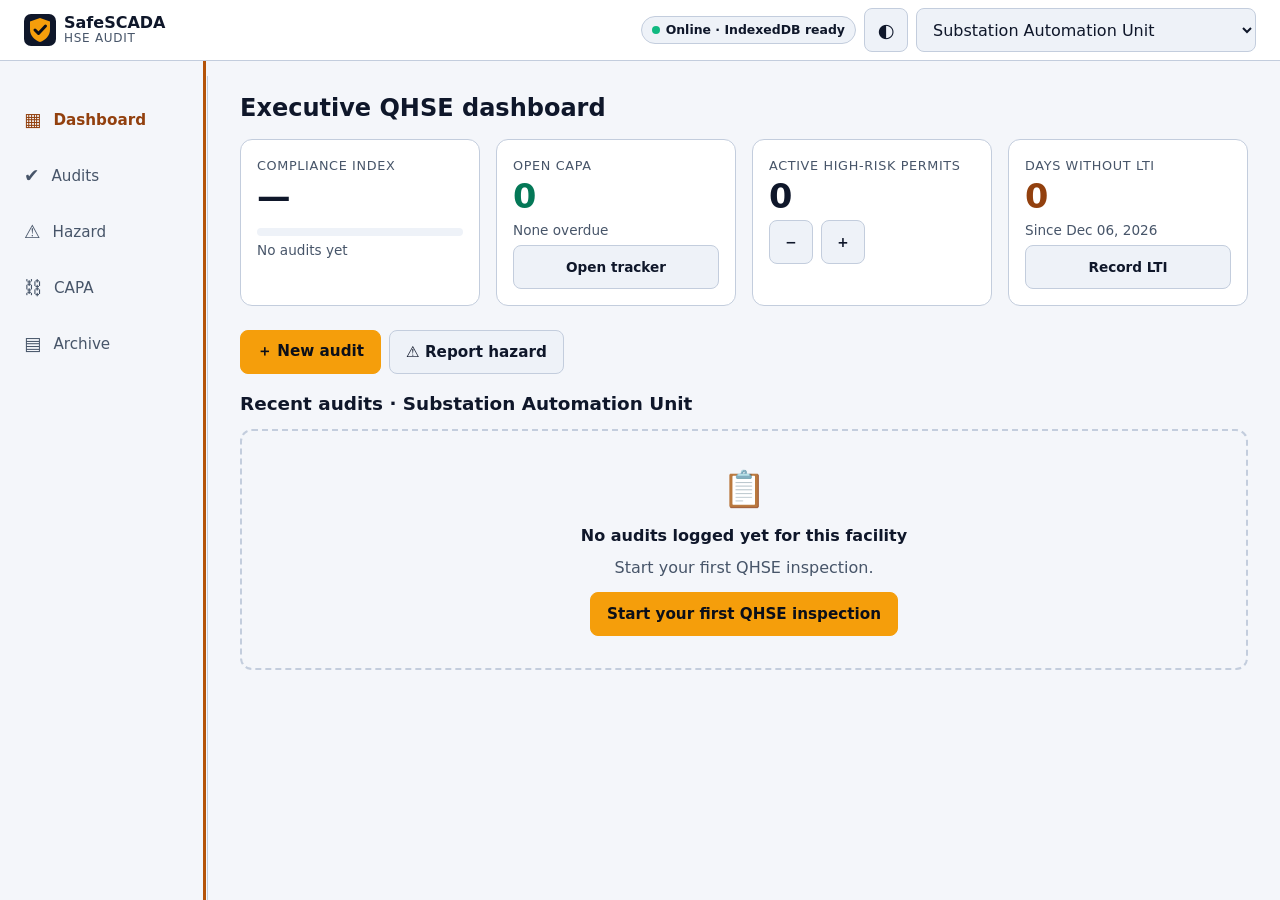
==== index.html @ f00c2436 "Add files via upload" ====
<!doctype html>
<html lang="en">
<head>
<meta charset="utf-8">
<title>SafeSCADA HSE Audit</title>
<meta name="viewport" content="width=device-width, initial-scale=1, viewport-fit=cover">
<meta name="description" content="Digital safety checklists and QHSE compliance tracker for SCADA / I&C engineers. Works offline.">
<meta name="theme-color" content="#0f172a" media="(prefers-color-scheme: dark)">
<meta name="theme-color" content="#f4f6fa" media="(prefers-color-scheme: light)">
<meta name="mobile-web-app-capable" content="yes">
<meta name="apple-mobile-web-app-capable" content="yes">
<meta name="apple-mobile-web-app-title" content="SafeSCADA">
<meta name="apple-mobile-web-app-status-bar-style" content="black-translucent">
<link rel="manifest" href="/manifest.webmanifest">
<link rel="icon" href="/favicon.svg" type="image/svg+xml">
<link rel="icon" href="/favicon.ico" sizes="any">
<link rel="apple-touch-icon" href="/apple-touch-icon.png">
<link rel="stylesheet" href="/css/tokens.css">
<link rel="stylesheet" href="/css/layout.css">
<link rel="stylesheet" href="/css/components.css">
<script>try{var t=localStorage.getItem('ss_theme');if(t&&t!=='auto')document.documentElement.dataset.theme=t}catch(e){}</script>
</head>
<body>
<a class="skip" href="#view">Skip to content</a>
<div class="app">
  <header class="topbar">
    <div class="brand">
      <img src="/favicon.svg" alt="" width="32" height="32">
      <div class="brand-text"><strong>SafeSCADA</strong><span>HSE Audit</span></div>
    </div>
    <span id="syncBadge" class="badge" role="status">Checking…</span>
    <button id="themeBtn" class="btn btn-icon" type="button" aria-label="Change theme">◐</button>
    <select id="facility" aria-label="Facility"></select>
  </header>
  <nav class="nav" aria-label="Primary">
    <a href="#/dashboard" data-nav="dashboard"><span aria-hidden="true">▦</span>Dashboard</a>
    <a href="#/audits" data-nav="audits"><span aria-hidden="true">✔</span>Audits</a>
    <a href="#/hazards" data-nav="hazards"><span aria-hidden="true">⚠</span>Hazard</a>
    <a href="#/capa" data-nav="capa"><span aria-hidden="true">⛓</span>CAPA</a>
    <a href="#/archive" data-nav="archive"><span aria-hidden="true">▤</span>Archive</a>
  </nav>
  <main id="view" tabindex="-1" aria-live="polite"></main>
</div>
<div id="toasts" aria-live="polite"></div>
<div id="installBar" class="install" hidden>
  <div><strong>Install SafeSCADA</strong><span id="installMsg">Add to your device for full-screen, offline field use.</span></div>
  <div class="row"><button id="installBtn" class="btn btn-primary btn-sm" type="button">Install</button><button id="installNo" class="btn btn-ghost btn-sm" type="button">Not now</button></div>
</div>
<dialog id="dlg" aria-modal="true"></dialog>
<noscript><p style="padding:16px">JavaScript is required to run SafeSCADA HSE Audit.</p></noscript>
<script type="module" src="/js/app.js"></script>
</body>
</html>
---- css/tokens.css ----
:root{
  color-scheme:dark;
  --font:system-ui,-apple-system,"Segoe UI",Roboto,"Helvetica Neue",Arial,sans-serif;
  --mono:ui-monospace,SFMono-Regular,Menlo,Consolas,monospace;
  --s1:4px;--s2:8px;--s3:12px;--s4:16px;--s5:24px;--s6:32px;--s7:48px;
  --r1:8px;--r2:12px;--r3:16px;
  --bg:#0b0f19;--surface:#0f172a;--surface-2:#172036;--border:#2a3550;
  --text:#e8edf7;--text-muted:#a3b0c8;
  --amber:#f59e0b;--ink:#0b0f19;--green:#10b981;--red:#ef4444;--blue:#3b82f6;
  --amber-t:#fbbf24;--green-t:#34d399;--red-t:#f87171;--blue-t:#93c5fd;
  --focus:#fbbf24;--shadow:0 4px 18px rgba(0,0,0,.35);
  --dur:160ms;
}
:root[data-theme="light"]{
  color-scheme:light;
  --bg:#f4f6fa;--surface:#ffffff;--surface-2:#eef2f8;--border:#c3cddd;
  --text:#0f172a;--text-muted:#475569;
  --amber-t:#92400e;--green-t:#047857;--red-t:#b91c1c;--blue-t:#1d4ed8;
  --focus:#b45309;--shadow:0 4px 18px rgba(15,23,42,.12);
}
@media (prefers-color-scheme:light){
  :root:not([data-theme]){
    color-scheme:light;
    --bg:#f4f6fa;--surface:#ffffff;--surface-2:#eef2f8;--border:#c3cddd;
    --text:#0f172a;--text-muted:#475569;
    --amber-t:#92400e;--green-t:#047857;--red-t:#b91c1c;--blue-t:#1d4ed8;
    --focus:#b45309;--shadow:0 4px 18px rgba(15,23,42,.12);
  }
}
@media (prefers-reduced-motion:reduce){:root{--dur:0ms}*{animation-duration:.001ms!important;scroll-behavior:auto!important}}
---- css/layout.css ----
*,*::before,*::after{box-sizing:border-box}
html{-webkit-text-size-adjust:100%;scroll-padding-top:120px}
body{margin:0;background:var(--bg);color:var(--text);font:400 16px/1.5 var(--font);min-height:100dvh;overflow-x:hidden;padding-left:env(safe-area-inset-left);padding-right:env(safe-area-inset-right)}
img,canvas,svg{max-width:100%}
h1,h2,h3,p,li,dd,dt,span,strong{overflow-wrap:anywhere}
h1{font-size:1.5rem;line-height:1.25;margin:0 0 var(--s4)}
h2{font-size:1.15rem;margin:0 0 var(--s3)}
h3{font-size:1rem;margin:0 0 var(--s2)}
p{margin:0 0 var(--s3)}
.muted{color:var(--text-muted)}
.skip{position:absolute;left:-999px;top:0;background:var(--amber);color:var(--ink);padding:var(--s3) var(--s4);z-index:100;border-radius:0 0 var(--r1) 0}
.skip:focus{left:0}
.app{min-height:100dvh;display:grid;grid-template-columns:minmax(0,1fr);grid-template-rows:auto 1fr;grid-template-areas:"top" "main"}
.topbar{grid-area:top;position:sticky;top:0;z-index:20;background:var(--surface);border-bottom:1px solid var(--border);padding:calc(var(--s2) + env(safe-area-inset-top)) var(--s4) var(--s2);display:flex;flex-wrap:wrap;gap:var(--s2);align-items:center;-webkit-app-region:drag;app-region:drag}
.topbar>*{-webkit-app-region:no-drag;app-region:no-drag}
.brand{display:flex;gap:var(--s2);align-items:center;flex:1 1 auto;min-width:0}
.brand-text{display:flex;flex-direction:column;line-height:1.15}
.brand-text span{font-size:.75rem;color:var(--text-muted);letter-spacing:.06em;text-transform:uppercase}
#facility{flex:1 1 100%;order:3}
@media (display-mode:window-controls-overlay){.topbar{padding-left:calc(env(titlebar-area-x,0px) + var(--s4));padding-top:max(var(--s2),env(titlebar-area-y,0px))}}
main{grid-area:main;width:100%;max-width:1100px;margin-inline:auto;min-width:0;padding:var(--s4);padding-bottom:calc(92px + env(safe-area-inset-bottom));outline:none}
.nav{position:fixed;left:0;right:0;bottom:0;z-index:20;display:flex;background:var(--surface);border-top:1px solid var(--border);padding:0 env(safe-area-inset-right) env(safe-area-inset-bottom) env(safe-area-inset-left)}
.nav a{flex:1 1 0;min-width:0;min-height:56px;display:flex;flex-direction:column;align-items:center;justify-content:center;gap:2px;font-size:.72rem;color:var(--text-muted);text-decoration:none;padding:var(--s1)}
.nav a span{font-size:1.15rem;line-height:1}
.grid{display:grid;gap:var(--s4);grid-template-columns:repeat(auto-fit,minmax(min(100%,240px),1fr))}
.grid-2{display:grid;gap:var(--s4);grid-template-columns:minmax(0,1fr)}
.stack{display:flex;flex-direction:column;gap:var(--s3)}
.row{display:flex;flex-wrap:wrap;gap:var(--s2);align-items:center}
.row-between{display:flex;flex-wrap:wrap;gap:var(--s2);align-items:center;justify-content:space-between}
.scroll{overflow-x:auto;max-width:100%}
@media (min-width:768px){
  #facility{flex:0 1 340px;order:0}
  .topbar{padding-left:var(--s5);padding-right:var(--s5)}
  main{padding:var(--s5);padding-bottom:calc(92px + env(safe-area-inset-bottom))}
  .grid-2{grid-template-columns:repeat(2,minmax(0,1fr))}
}
@media (min-width:900px){
  .app{grid-template-columns:208px minmax(0,1fr);grid-template-areas:"top top" "nav main"}
  .nav{grid-area:nav;position:sticky;top:76px;align-self:start;flex-direction:column;border-top:0;border-right:1px solid var(--border);background:transparent;padding:var(--s4) var(--s2);height:calc(100dvh - 76px)}
  .nav a{flex:0 0 auto;flex-direction:row;justify-content:flex-start;gap:var(--s3);font-size:.95rem;padding:0 var(--s4);border-radius:var(--r1)}
  main{padding-bottom:var(--s7)}
}
@media (min-width:1280px){main{padding:var(--s6)}}
---- css/components.css ----
a{color:var(--blue-t)}
:focus-visible{outline:3px solid var(--focus);outline-offset:2px}
.nav a:hover{background:var(--surface-2);color:var(--text)}
.nav a[aria-current="page"]{color:var(--amber-t);font-weight:700}
.nav a{transition:background var(--dur),color var(--dur)}
/* Buttons */
.btn{display:inline-flex;align-items:center;justify-content:center;gap:var(--s2);min-height:44px;min-width:44px;padding:0 var(--s4);border:1px solid var(--border);border-radius:var(--r1);background:var(--surface-2);color:var(--text);font:600 .95rem var(--font);cursor:pointer;text-decoration:none;transition:background var(--dur),transform var(--dur),border-color var(--dur)}
.btn:hover{border-color:var(--amber);background:var(--surface)}
.btn:active{transform:scale(.97)}
.btn[disabled]{opacity:.5;cursor:not-allowed}
.btn-primary{background:var(--amber);border-color:var(--amber);color:var(--ink)}
.btn-primary:hover{background:#fbbf24;border-color:#fbbf24}
.btn-danger{background:var(--red);border-color:var(--red);color:#0b0f19}
.btn-danger:hover{background:#f87171}
.btn-ghost{background:transparent;border-color:transparent;color:var(--text)}
.btn-ghost:hover{background:var(--surface-2)}
.btn-sm{font-size:.85rem;padding:0 var(--s3)}
.btn-icon{padding:0;font-size:1.2rem}
/* Cards */
.card{background:var(--surface);border:1px solid var(--border);border-radius:var(--r2);padding:var(--s4);min-width:0}
.card.pad-0{padding:0}
.tile{display:flex;flex-direction:column;gap:var(--s1)}
.tile .label{font-size:.8rem;color:var(--text-muted);text-transform:uppercase;letter-spacing:.05em}
.tile .value{font-size:2.1rem;font-weight:800;line-height:1.1}
.tile .sub{font-size:.85rem;color:var(--text-muted)}
.good{color:var(--green-t)}.warn{color:var(--amber-t)}.bad{color:var(--red-t)}
.bar{height:8px;border-radius:99px;background:var(--surface-2);overflow:hidden;margin-top:var(--s2)}
.bar>i{display:block;height:100%;background:var(--green);transition:width var(--dur)}
.bar.warn>i{background:var(--amber)}.bar.bad>i{background:var(--red)}
/* Badges */
.badge{display:inline-flex;align-items:center;gap:6px;min-height:28px;padding:2px 10px;border-radius:99px;font-size:.78rem;font-weight:700;background:var(--surface-2);border:1px solid var(--border);color:var(--text)}
#syncBadge::before{content:"";width:8px;height:8px;border-radius:50%;background:var(--amber)}
#syncBadge.on::before{background:var(--green)}#syncBadge.off::before{background:var(--red)}
.sev-low{color:var(--green-t);border-color:var(--green-t)}
.sev-medium{color:var(--amber-t);border-color:var(--amber-t)}
.sev-high{color:var(--red-t);border-color:var(--red-t)}
.sev-critical{background:var(--red);color:#0b0f19;border-color:var(--red)}
.st{color:var(--blue-t);border-color:var(--blue-t)}
.st-closed{color:var(--green-t);border-color:var(--green-t)}
.sla.bad{color:var(--red-t);font-weight:700}.sla.warn{color:var(--amber-t);font-weight:700}.sla.good{color:var(--green-t)}
/* Forms */
label{display:block;font-weight:600;font-size:.9rem;margin-bottom:var(--s1)}
input,select,textarea{width:100%;min-height:44px;padding:10px var(--s3);border:1px solid var(--border);border-radius:var(--r1);background:var(--surface-2);color:var(--text);font:400 1rem var(--font)}
textarea{resize:vertical}
input:hover,select:hover,textarea:hover{border-color:var(--text-muted)}
input:focus-visible,select:focus-visible,textarea:focus-visible{outline:3px solid var(--focus);outline-offset:1px;border-color:var(--focus)}
.field{display:flex;flex-direction:column;margin-bottom:var(--s3)}
.hint{font-size:.8rem;color:var(--text-muted);margin-top:var(--s1)}
/* Segmented toggle */
.seg{display:grid;grid-template-columns:repeat(3,1fr);gap:var(--s2)}
.seg-btn{min-height:44px;border:1px solid var(--border);border-radius:var(--r1);background:var(--surface-2);color:var(--text);font:700 .95rem var(--font);cursor:pointer;transition:background var(--dur),border-color var(--dur)}
.seg-btn:hover{border-color:var(--text-muted)}
.seg-btn:active{transform:scale(.97)}
.seg-btn[aria-checked="true"].pass{background:var(--green);border-color:var(--green);color:#052e1f}
.seg-btn[aria-checked="true"].fail{background:var(--red);border-color:var(--red);color:#2b0505}
.seg-btn[aria-checked="true"].na{background:var(--text-muted);border-color:var(--text-muted);color:var(--bg)}
/* Checklist */
.item{background:var(--surface);border:1px solid var(--border);border-left:6px solid var(--border);border-radius:var(--r2);padding:var(--s4);margin-bottom:var(--s3)}
.item[data-r="pass"]{border-left-color:var(--green)}.item[data-r="fail"]{border-left-color:var(--red)}.item[data-r="na"]{border-left-color:var(--text-muted)}
.item-head{display:flex;gap:var(--s3);align-items:flex-start;margin-bottom:var(--s3)}
.item-head p{margin:0;flex:1}
.item-tools{margin-top:var(--s3);display:flex;flex-direction:column;gap:var(--s2)}
.thumbs{display:flex;gap:var(--s2);flex-wrap:wrap}
.thumbs img{width:72px;height:56px;object-fit:cover;border-radius:6px;border:1px solid var(--border)}
.sticky-progress{position:sticky;top:calc(var(--sticky-top,118px));z-index:5;background:var(--bg);padding:var(--s2) 0;margin-bottom:var(--s3)}
canvas.sig{display:block;width:100%;height:160px;background:#fff;border:2px dashed var(--border);border-radius:var(--r1);touch-action:none;cursor:crosshair}
/* Risk matrix */
.matrix{border-collapse:separate;border-spacing:3px;width:100%;table-layout:fixed;font-size:.75rem}
.matrix th{font-weight:600;color:var(--text-muted);padding:2px}
.matrix td{height:44px;text-align:center;font-weight:800;border-radius:6px;color:#0b0f19}
.matrix .l1{background:#34d399}.matrix .l2{background:#fbbf24}.matrix .l3{background:#fb923c}.matrix .l4{background:#f87171}
.matrix td.sel{outline:3px solid var(--text);outline-offset:1px}
/* CAPA */
.stepper{list-style:none;margin:var(--s3) 0;padding:0;display:grid;grid-template-columns:repeat(4,1fr);gap:var(--s1);font-size:.7rem;text-align:center}
.stepper li{padding-top:10px;border-top:4px solid var(--border);color:var(--text-muted)}
.stepper li.done{border-color:var(--green);color:var(--text)}
.stepper li.cur{border-color:var(--amber);color:var(--amber-t);font-weight:700}
.chips{display:flex;gap:var(--s2);overflow-x:auto;padding-bottom:var(--s2);margin-bottom:var(--s3)}
.chip{flex:0 0 auto;min-height:44px;padding:0 var(--s4);border:1px solid var(--border);border-radius:99px;background:var(--surface);color:var(--text);font:600 .9rem var(--font);cursor:pointer}
.chip:hover{border-color:var(--amber)}
.chip[aria-pressed="true"]{background:var(--amber);color:var(--ink);border-color:var(--amber)}
/* Lists / empty */
.list{display:flex;flex-direction:column;gap:var(--s3)}
.list-row{display:flex;flex-wrap:wrap;gap:var(--s2) var(--s3);align-items:center;justify-content:space-between;padding:var(--s3) var(--s4);background:var(--surface);border:1px solid var(--border);border-radius:var(--r2)}
.list-row>div{min-width:0;flex:1 1 180px}
.empty{text-align:center;padding:var(--s6) var(--s4);border:2px dashed var(--border);border-radius:var(--r2);color:var(--text-muted)}
.empty .big{font-size:2.2rem;display:block;margin-bottom:var(--s2)}
.empty strong{display:block;color:var(--text);margin-bottom:var(--s2)}
.kv{display:grid;grid-template-columns:auto 1fr;gap:var(--s1) var(--s3);margin:0;font-size:.9rem}.kv dt{color:var(--text-muted)}.kv dd{margin:0}
/* Toasts */
#toasts{position:fixed;left:0;right:0;bottom:calc(76px + env(safe-area-inset-bottom));z-index:60;display:flex;flex-direction:column;align-items:center;gap:var(--s2);padding:0 var(--s4);pointer-events:none}
.toast{pointer-events:auto;display:flex;align-items:center;gap:var(--s2);max-width:520px;width:100%;padding:var(--s2) var(--s2) var(--s2) var(--s4);background:var(--surface-2);border:1px solid var(--border);border-left:6px solid var(--blue);border-radius:var(--r1);box-shadow:var(--shadow);animation:in var(--dur) ease-out}
.toast span{flex:1}.toast.out{opacity:0;transition:opacity 200ms}
.toast-success{border-left-color:var(--green)}.toast-error{border-left-color:var(--red)}.toast-warn{border-left-color:var(--amber)}
@keyframes in{from{transform:translateY(12px);opacity:0}to{transform:none;opacity:1}}
/* Dialog */
dialog{width:min(520px,calc(100vw - 24px));max-height:calc(100dvh - 24px);overflow:auto;background:var(--surface);color:var(--text);border:1px solid var(--border);border-radius:var(--r2);padding:var(--s5);box-shadow:var(--shadow)}
dialog::backdrop{background:rgba(2,6,15,.65)}
.dlg-actions{display:flex;justify-content:flex-end;gap:var(--s2);margin-top:var(--s4)}
/* Install bar */
.install{position:fixed;left:var(--s4);right:var(--s4);bottom:calc(72px + env(safe-area-inset-bottom));z-index:50;display:flex;flex-wrap:wrap;gap:var(--s3);align-items:center;justify-content:space-between;max-width:560px;margin-inline:auto;padding:var(--s3) var(--s4);background:var(--surface-2);border:1px solid var(--amber);border-radius:var(--r2);box-shadow:var(--shadow)}
.install[hidden]{display:none}
.install strong{display:block}.install span{font-size:.85rem;color:var(--text-muted)}
@media (min-width:900px){.install{bottom:var(--s5);left:auto;right:var(--s5)}#toasts{bottom:var(--s5)}}
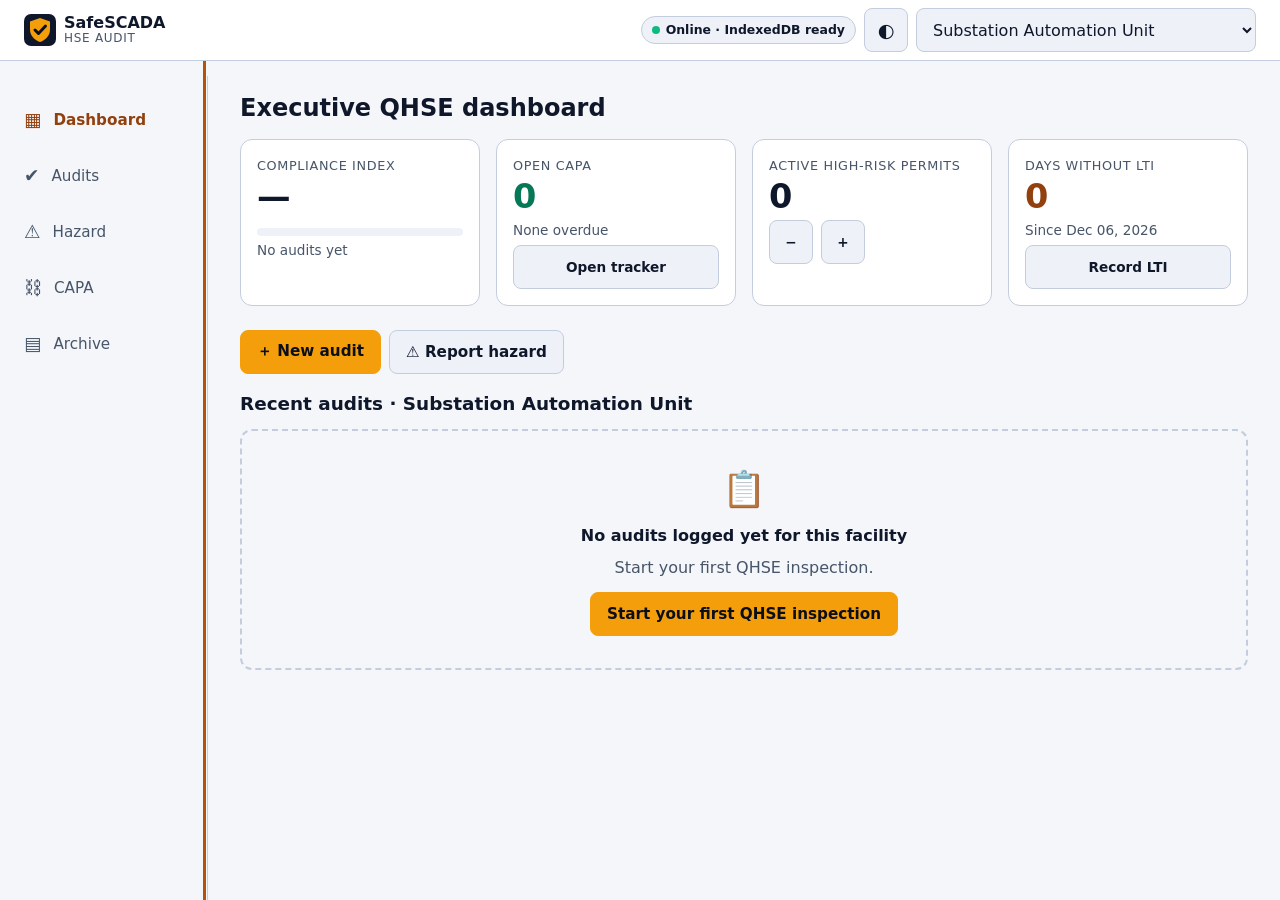
==== commit a9ee291d: "Add files via upload" ====
--- a/index.html
+++ b/index.html
@@ -11,13 +11,13 @@
 <meta name="apple-mobile-web-app-capable" content="yes">
 <meta name="apple-mobile-web-app-title" content="SafeSCADA">
 <meta name="apple-mobile-web-app-status-bar-style" content="black-translucent">
-<link rel="manifest" href="/manifest.webmanifest">
-<link rel="icon" href="/favicon.svg" type="image/svg+xml">
-<link rel="icon" href="/favicon.ico" sizes="any">
-<link rel="apple-touch-icon" href="/apple-touch-icon.png">
-<link rel="stylesheet" href="/css/tokens.css">
-<link rel="stylesheet" href="/css/layout.css">
-<link rel="stylesheet" href="/css/components.css">
+<link rel="manifest" href="./manifest.webmanifest">
+<link rel="icon" href="./favicon.svg" type="image/svg+xml">
+<link rel="icon" href="./favicon.ico" sizes="any">
+<link rel="apple-touch-icon" href="./apple-touch-icon.png">
+<link rel="stylesheet" href="./css/tokens.css">
+<link rel="stylesheet" href="./css/layout.css">
+<link rel="stylesheet" href="./css/components.css">
 <script>try{var t=localStorage.getItem('ss_theme');if(t&&t!=='auto')document.documentElement.dataset.theme=t}catch(e){}</script>
 </head>
 <body>
@@ -25,7 +25,7 @@
 <div class="app">
   <header class="topbar">
     <div class="brand">
-      <img src="/favicon.svg" alt="" width="32" height="32">
+      <img src="./favicon.svg" alt="" width="32" height="32">
       <div class="brand-text"><strong>SafeSCADA</strong><span>HSE Audit</span></div>
     </div>
     <span id="syncBadge" class="badge" role="status">Checking…</span>
@@ -48,6 +48,6 @@
 </div>
 <dialog id="dlg" aria-modal="true"></dialog>
 <noscript><p style="padding:16px">JavaScript is required to run SafeSCADA HSE Audit.</p></noscript>
-<script type="module" src="/js/app.js"></script>
+<script type="module" src="./js/app.js"></script>
 </body>
 </html>
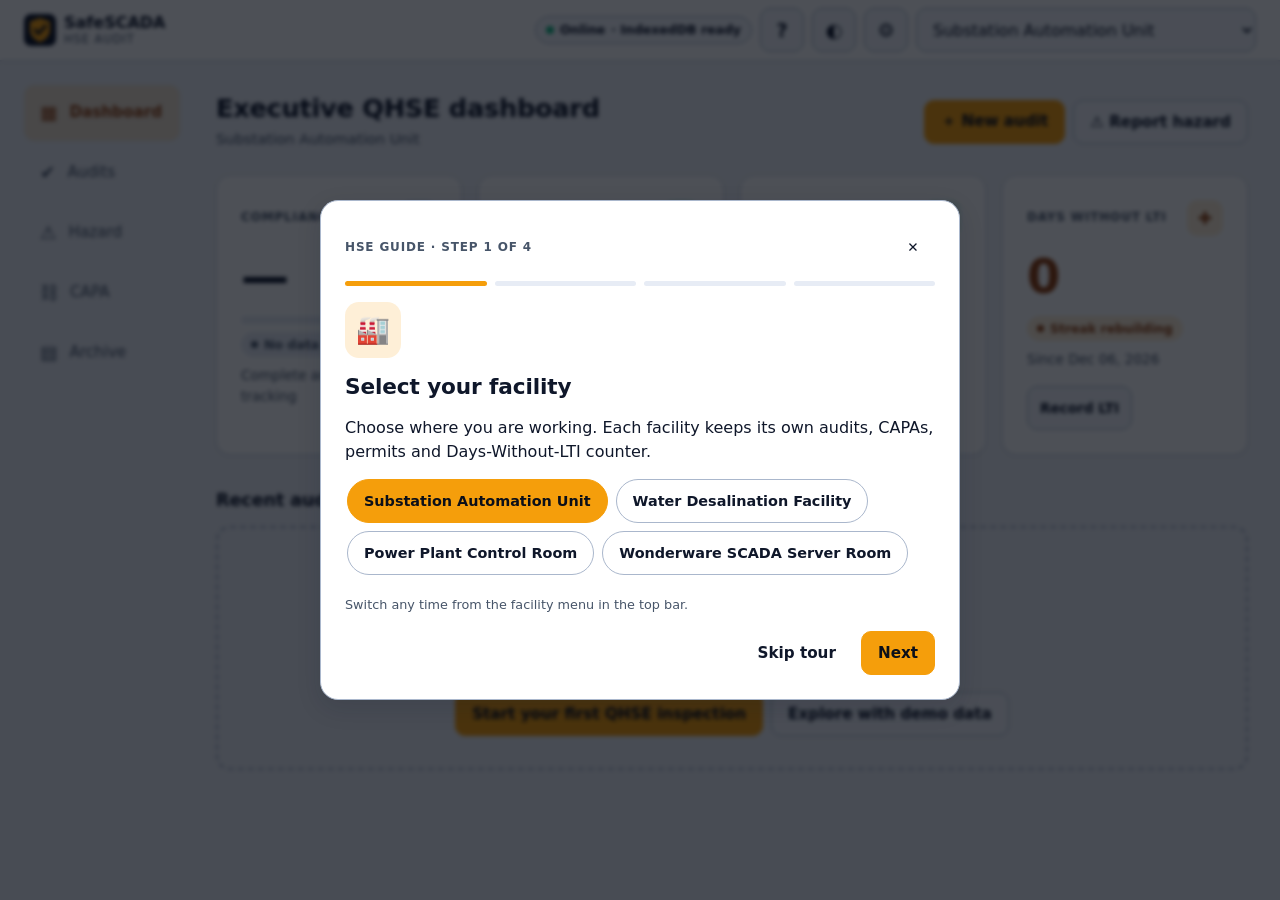
==== commit 4347a844: "Add files via upload" ====
--- a/index.html
+++ b/index.html
@@ -23,15 +23,17 @@
 <body>
 <a class="skip" href="#view">Skip to content</a>
 <div class="app">
-  <header class="topbar">
+  <header class="topbar"><div class="topbar-in">
     <div class="brand">
       <img src="./favicon.svg" alt="" width="32" height="32">
       <div class="brand-text"><strong>SafeSCADA</strong><span>HSE Audit</span></div>
     </div>
     <span id="syncBadge" class="badge" role="status">Checking…</span>
+    <button id="helpBtn" class="btn btn-icon" type="button" aria-label="Open HSE guide" aria-haspopup="dialog" title="HSE guide">?</button>
     <button id="themeBtn" class="btn btn-icon" type="button" aria-label="Change theme">◐</button>
+    <button id="settingsBtn" class="btn btn-icon" type="button" aria-label="Open settings" aria-haspopup="dialog" title="Settings">⚙</button>
     <select id="facility" aria-label="Facility"></select>
-  </header>
+  </div></header>
   <nav class="nav" aria-label="Primary">
     <a href="#/dashboard" data-nav="dashboard"><span aria-hidden="true">▦</span>Dashboard</a>
     <a href="#/audits" data-nav="audits"><span aria-hidden="true">✔</span>Audits</a>
--- a/css/tokens.css
+++ b/css/tokens.css
@@ -3,28 +3,36 @@
   --font:system-ui,-apple-system,"Segoe UI",Roboto,"Helvetica Neue",Arial,sans-serif;
   --mono:ui-monospace,SFMono-Regular,Menlo,Consolas,monospace;
   --s1:4px;--s2:8px;--s3:12px;--s4:16px;--s5:24px;--s6:32px;--s7:48px;
-  --r1:8px;--r2:12px;--r3:16px;
-  --bg:#0b0f19;--surface:#0f172a;--surface-2:#172036;--border:#2a3550;
+  --r1:8px;--r2:10px;--r3:14px;--r4:18px;
+  /* Layered dark elevations */
+  --bg:#080c14;--surface:#0d131f;--surface-2:#151e2e;--surface-3:#1c283d;--border:#223147;--border-strong:#33486a;
   --text:#e8edf7;--text-muted:#a3b0c8;
   --amber:#f59e0b;--ink:#0b0f19;--green:#10b981;--red:#ef4444;--blue:#3b82f6;
   --amber-t:#fbbf24;--green-t:#34d399;--red-t:#f87171;--blue-t:#93c5fd;
-  --focus:#fbbf24;--shadow:0 4px 18px rgba(0,0,0,.35);
-  --dur:160ms;
+  --amber-bg:rgba(245,158,11,.14);--green-bg:rgba(16,185,129,.14);--red-bg:rgba(239,68,68,.16);--blue-bg:rgba(59,130,246,.16);
+  --focus:#fbbf24;--ring:0 0 0 3px rgba(245,158,11,.30);
+  --e1:0 1px 2px rgba(0,0,0,.4),0 0 0 1px rgba(255,255,255,.02) inset;
+  --e2:0 8px 24px rgba(0,0,0,.45);
+  --dur:160ms;--ease:cubic-bezier(.2,.7,.2,1);
 }
 :root[data-theme="light"]{
   color-scheme:light;
-  --bg:#f4f6fa;--surface:#ffffff;--surface-2:#eef2f8;--border:#c3cddd;
+  --bg:#eef1f7;--surface:#ffffff;--surface-2:#f3f6fb;--surface-3:#e7ecf5;--border:#d3dbe8;--border-strong:#aab7cc;
   --text:#0f172a;--text-muted:#475569;
   --amber-t:#92400e;--green-t:#047857;--red-t:#b91c1c;--blue-t:#1d4ed8;
-  --focus:#b45309;--shadow:0 4px 18px rgba(15,23,42,.12);
+  --amber-bg:rgba(245,158,11,.16);--green-bg:rgba(16,185,129,.14);--red-bg:rgba(239,68,68,.12);--blue-bg:rgba(59,130,246,.12);
+  --focus:#b45309;--ring:0 0 0 3px rgba(217,119,6,.30);
+  --e1:0 1px 2px rgba(15,23,42,.08);--e2:0 8px 24px rgba(15,23,42,.14);
 }
 @media (prefers-color-scheme:light){
   :root:not([data-theme]){
     color-scheme:light;
-    --bg:#f4f6fa;--surface:#ffffff;--surface-2:#eef2f8;--border:#c3cddd;
+    --bg:#eef1f7;--surface:#ffffff;--surface-2:#f3f6fb;--surface-3:#e7ecf5;--border:#d3dbe8;--border-strong:#aab7cc;
     --text:#0f172a;--text-muted:#475569;
     --amber-t:#92400e;--green-t:#047857;--red-t:#b91c1c;--blue-t:#1d4ed8;
-    --focus:#b45309;--shadow:0 4px 18px rgba(15,23,42,.12);
+    --amber-bg:rgba(245,158,11,.16);--green-bg:rgba(16,185,129,.14);--red-bg:rgba(239,68,68,.12);--blue-bg:rgba(59,130,246,.12);
+    --focus:#b45309;--ring:0 0 0 3px rgba(217,119,6,.30);
+    --e1:0 1px 2px rgba(15,23,42,.08);--e2:0 8px 24px rgba(15,23,42,.14);
   }
 }
 @media (prefers-reduced-motion:reduce){:root{--dur:0ms}*{animation-duration:.001ms!important;scroll-behavior:auto!important}}
--- a/css/layout.css
+++ b/css/layout.css
@@ -1,43 +1,56 @@
 *,*::before,*::after{box-sizing:border-box}
-html{-webkit-text-size-adjust:100%;scroll-padding-top:120px}
-body{margin:0;background:var(--bg);color:var(--text);font:400 16px/1.5 var(--font);min-height:100dvh;overflow-x:hidden;padding-left:env(safe-area-inset-left);padding-right:env(safe-area-inset-right)}
+html{-webkit-text-size-adjust:100%;scroll-padding-top:calc(var(--topbar-h,112px) + 24px)}
+body{margin:0;background:var(--bg);color:var(--text);font:400 16px/1.55 var(--font);min-height:100dvh;overflow-x:hidden;padding-left:env(safe-area-inset-left);padding-right:env(safe-area-inset-right);-webkit-font-smoothing:antialiased}
 img,canvas,svg{max-width:100%}
 h1,h2,h3,p,li,dd,dt,span,strong{overflow-wrap:anywhere}
-h1{font-size:1.5rem;line-height:1.25;margin:0 0 var(--s4)}
-h2{font-size:1.15rem;margin:0 0 var(--s3)}
+h1{font-size:1.6rem;line-height:1.2;margin:0;letter-spacing:-.01em}
+h2{font-size:1.1rem;margin:0 0 var(--s3);letter-spacing:-.005em}
 h3{font-size:1rem;margin:0 0 var(--s2)}
 p{margin:0 0 var(--s3)}
 .muted{color:var(--text-muted)}
-.skip{position:absolute;left:-999px;top:0;background:var(--amber);color:var(--ink);padding:var(--s3) var(--s4);z-index:100;border-radius:0 0 var(--r1) 0}
+.skip{position:absolute;left:-999px;top:0;background:var(--amber);color:var(--ink);padding:var(--s3) var(--s4);z-index:1100;border-radius:0 0 var(--r1) 0}
 .skip:focus{left:0}
+
+/* Shell: header content ≤1280px centred; on desktop nav (192) + content (≤1088) = 1280 so everything lines up */
 .app{min-height:100dvh;display:grid;grid-template-columns:minmax(0,1fr);grid-template-rows:auto 1fr;grid-template-areas:"top" "main"}
-.topbar{grid-area:top;position:sticky;top:0;z-index:20;background:var(--surface);border-bottom:1px solid var(--border);padding:calc(var(--s2) + env(safe-area-inset-top)) var(--s4) var(--s2);display:flex;flex-wrap:wrap;gap:var(--s2);align-items:center;-webkit-app-region:drag;app-region:drag}
-.topbar>*{-webkit-app-region:no-drag;app-region:no-drag}
+.topbar{grid-area:top;position:sticky;top:0;z-index:20;background:var(--surface);border-bottom:1px solid var(--border);box-shadow:var(--e1);-webkit-app-region:drag;app-region:drag}
+.topbar-in{max-width:1280px;margin:0 auto;padding:calc(var(--s2) + env(safe-area-inset-top)) var(--s4) var(--s2);display:flex;flex-wrap:wrap;gap:var(--s2);align-items:center}
+.topbar-in>*{-webkit-app-region:no-drag;app-region:no-drag}
 .brand{display:flex;gap:var(--s2);align-items:center;flex:1 1 auto;min-width:0}
 .brand-text{display:flex;flex-direction:column;line-height:1.15}
-.brand-text span{font-size:.75rem;color:var(--text-muted);letter-spacing:.06em;text-transform:uppercase}
+.brand-text span{font-size:.72rem;color:var(--text-muted);letter-spacing:.08em;text-transform:uppercase}
 #facility{flex:1 1 100%;order:3}
-@media (display-mode:window-controls-overlay){.topbar{padding-left:calc(env(titlebar-area-x,0px) + var(--s4));padding-top:max(var(--s2),env(titlebar-area-y,0px))}}
-main{grid-area:main;width:100%;max-width:1100px;margin-inline:auto;min-width:0;padding:var(--s4);padding-bottom:calc(92px + env(safe-area-inset-bottom));outline:none}
-.nav{position:fixed;left:0;right:0;bottom:0;z-index:20;display:flex;background:var(--surface);border-top:1px solid var(--border);padding:0 env(safe-area-inset-right) env(safe-area-inset-bottom) env(safe-area-inset-left)}
+.hide-sm{display:none}
+@media (display-mode:window-controls-overlay){.topbar-in{padding-left:calc(env(titlebar-area-x,0px) + var(--s4));padding-top:max(var(--s2),env(titlebar-area-y,0px))}}
+
+main{grid-area:main;width:100%;max-width:1200px;margin:0 auto;min-width:0;padding:var(--s4);padding-bottom:calc(96px + env(safe-area-inset-bottom))}
+main:focus,main:focus-visible{outline:none!important;box-shadow:none!important}
+
+.nav{position:fixed;left:0;right:0;bottom:0;z-index:30;display:flex;background:var(--surface);border-top:1px solid var(--border);box-shadow:0 -4px 16px rgba(0,0,0,.18);padding:0 env(safe-area-inset-right) env(safe-area-inset-bottom) env(safe-area-inset-left)}
 .nav a{flex:1 1 0;min-width:0;min-height:56px;display:flex;flex-direction:column;align-items:center;justify-content:center;gap:2px;font-size:.72rem;color:var(--text-muted);text-decoration:none;padding:var(--s1)}
 .nav a span{font-size:1.15rem;line-height:1}
-.grid{display:grid;gap:var(--s4);grid-template-columns:repeat(auto-fit,minmax(min(100%,240px),1fr))}
+
+.page-head{display:flex;flex-wrap:wrap;gap:var(--s3) var(--s4);align-items:center;justify-content:space-between;margin-bottom:var(--s5)}
+.page-head .sub{color:var(--text-muted);margin:var(--s1) 0 0;font-size:.92rem}
+.grid{display:grid;gap:var(--s4);grid-template-columns:repeat(auto-fit,minmax(min(100%,220px),1fr))}
 .grid-2{display:grid;gap:var(--s4);grid-template-columns:minmax(0,1fr)}
 .stack{display:flex;flex-direction:column;gap:var(--s3)}
 .row{display:flex;flex-wrap:wrap;gap:var(--s2);align-items:center}
 .row-between{display:flex;flex-wrap:wrap;gap:var(--s2);align-items:center;justify-content:space-between}
 .scroll{overflow-x:auto;max-width:100%}
+.section{margin-top:var(--s6)}
+
+@media (min-width:520px){.hide-sm{display:inline}}
 @media (min-width:768px){
   #facility{flex:0 1 340px;order:0}
-  .topbar{padding-left:var(--s5);padding-right:var(--s5)}
-  main{padding:var(--s5);padding-bottom:calc(92px + env(safe-area-inset-bottom))}
+  .topbar-in{padding-left:var(--s5);padding-right:var(--s5)}
+  main{padding:var(--s5);padding-bottom:calc(96px + env(safe-area-inset-bottom))}
   .grid-2{grid-template-columns:repeat(2,minmax(0,1fr))}
 }
 @media (min-width:900px){
-  .app{grid-template-columns:208px minmax(0,1fr);grid-template-areas:"top top" "nav main"}
-  .nav{grid-area:nav;position:sticky;top:76px;align-self:start;flex-direction:column;border-top:0;border-right:1px solid var(--border);background:transparent;padding:var(--s4) var(--s2);height:calc(100dvh - 76px)}
-  .nav a{flex:0 0 auto;flex-direction:row;justify-content:flex-start;gap:var(--s3);font-size:.95rem;padding:0 var(--s4);border-radius:var(--r1)}
+  .app{grid-template-columns:minmax(0,1fr) 192px minmax(0,1088px) minmax(0,1fr);grid-template-areas:"top top top top" ". nav main ."}
+  .nav{grid-area:nav;position:sticky;top:var(--topbar-h,76px);align-self:start;flex-direction:column;gap:var(--s1);border:0;box-shadow:none;background:transparent;padding:var(--s5) var(--s3) var(--s4) var(--s5)}
+  .nav a{flex:0 0 auto;flex-direction:row;justify-content:flex-start;gap:var(--s3);font-size:.95rem;padding:0 var(--s4);border-radius:var(--r2)}
   main{padding-bottom:var(--s7)}
 }
-@media (min-width:1280px){main{padding:var(--s6)}}
+@media (min-width:1280px){main{padding:var(--s6) var(--s6) var(--s7) var(--s5)}}
--- a/css/components.css
+++ b/css/components.css
@@ -1,104 +1,193 @@
 a{color:var(--blue-t)}
-:focus-visible{outline:3px solid var(--focus);outline-offset:2px}
+:focus-visible{outline:2px solid var(--focus);outline-offset:2px}
+:is(a,button,summary,[role=radio],[tabindex]):focus-visible{box-shadow:var(--ring)}
+[tabindex="-1"]:focus-visible{outline:none;box-shadow:none}
+.nav a{transition:background var(--dur) var(--ease),color var(--dur) var(--ease)}
 .nav a:hover{background:var(--surface-2);color:var(--text)}
-.nav a[aria-current="page"]{color:var(--amber-t);font-weight:700}
-.nav a{transition:background var(--dur),color var(--dur)}
-/* Buttons */
-.btn{display:inline-flex;align-items:center;justify-content:center;gap:var(--s2);min-height:44px;min-width:44px;padding:0 var(--s4);border:1px solid var(--border);border-radius:var(--r1);background:var(--surface-2);color:var(--text);font:600 .95rem var(--font);cursor:pointer;text-decoration:none;transition:background var(--dur),transform var(--dur),border-color var(--dur)}
-.btn:hover{border-color:var(--amber);background:var(--surface)}
-.btn:active{transform:scale(.97)}
-.btn[disabled]{opacity:.5;cursor:not-allowed}
+.nav a[aria-current="page"]{color:var(--amber-t);font-weight:700;background:var(--amber-bg)}
+
+/* ---------- Buttons ---------- */
+.btn{display:inline-flex;align-items:center;justify-content:center;gap:var(--s2);min-height:44px;min-width:44px;padding:0 var(--s4);border:1px solid var(--border-strong);border-radius:var(--r2);background:var(--surface-2);color:var(--text);font:600 .95rem var(--font);cursor:pointer;text-decoration:none;
+  transition:background var(--dur) var(--ease),border-color var(--dur) var(--ease),box-shadow var(--dur) var(--ease),transform var(--dur) var(--ease)}
+.btn:hover{background:var(--surface-3);border-color:var(--amber);transform:translateY(-1px);box-shadow:var(--e2)}
+.btn:active{transform:translateY(0) scale(.98);box-shadow:none}
+.btn[disabled]{opacity:.5;cursor:not-allowed;transform:none;box-shadow:none}
 .btn-primary{background:var(--amber);border-color:var(--amber);color:var(--ink)}
-.btn-primary:hover{background:#fbbf24;border-color:#fbbf24}
+.btn-primary:hover{background:#fbbf24;border-color:#fbbf24;box-shadow:0 6px 20px rgba(245,158,11,.30)}
 .btn-danger{background:var(--red);border-color:var(--red);color:#0b0f19}
-.btn-danger:hover{background:#f87171}
-.btn-ghost{background:transparent;border-color:transparent;color:var(--text)}
-.btn-ghost:hover{background:var(--surface-2)}
+.btn-danger:hover{background:#f87171;border-color:#f87171;box-shadow:0 6px 20px rgba(239,68,68,.30)}
+.btn-ghost{background:transparent;border-color:transparent}
+.btn-ghost:hover{background:var(--surface-2);border-color:transparent;box-shadow:none;transform:none}
 .btn-sm{font-size:.85rem;padding:0 var(--s3)}
 .btn-icon{padding:0;font-size:1.2rem}
-/* Cards */
-.card{background:var(--surface);border:1px solid var(--border);border-radius:var(--r2);padding:var(--s4);min-width:0}
-.card.pad-0{padding:0}
-.tile{display:flex;flex-direction:column;gap:var(--s1)}
-.tile .label{font-size:.8rem;color:var(--text-muted);text-transform:uppercase;letter-spacing:.05em}
-.tile .value{font-size:2.1rem;font-weight:800;line-height:1.1}
-.tile .sub{font-size:.85rem;color:var(--text-muted)}
+
+/* ---------- Cards & KPI ---------- */
+.card{background:var(--surface);border:1px solid var(--border);border-radius:var(--r3);padding:var(--s5);min-width:0;box-shadow:var(--e1)}
+.card h2{margin-bottom:var(--s3)}
+.kpi{display:flex;flex-direction:column;gap:var(--s2);padding:var(--s5);transition:border-color var(--dur) var(--ease),transform var(--dur) var(--ease)}
+.kpi:hover{border-color:var(--border-strong);transform:translateY(-2px)}
+.kpi-head{display:flex;align-items:center;justify-content:space-between;gap:var(--s2)}
+.label{font-size:.75rem;font-weight:700;color:var(--text-muted);text-transform:uppercase;letter-spacing:.07em}
+.kpi-ico{flex:0 0 auto;width:36px;height:36px;border-radius:var(--r2);display:grid;place-items:center;font-size:1.05rem;font-weight:800;background:var(--surface-3);color:var(--text-muted)}
+.kpi-ico.good{background:var(--green-bg);color:var(--green-t)}.kpi-ico.warn{background:var(--amber-bg);color:var(--amber-t)}.kpi-ico.bad{background:var(--red-bg);color:var(--red-t)}
+.kpi .value{font-size:3rem;font-weight:800;line-height:1;letter-spacing:-.03em;font-variant-numeric:tabular-nums;margin:var(--s2) 0}
+.kpi .sub{font-size:.85rem;color:var(--text-muted)}
+.kpi .row{margin-top:auto;padding-top:var(--s2)}
+.pill{display:inline-flex;align-items:center;gap:6px;align-self:flex-start;font-size:.78rem;font-weight:700;padding:3px 10px;border-radius:99px;background:var(--surface-3);color:var(--text-muted)}
+.pill::before{content:"";width:7px;height:7px;border-radius:50%;background:currentColor}
+.pill.good{background:var(--green-bg);color:var(--green-t)}.pill.warn{background:var(--amber-bg);color:var(--amber-t)}.pill.bad{background:var(--red-bg);color:var(--red-t)}
 .good{color:var(--green-t)}.warn{color:var(--amber-t)}.bad{color:var(--red-t)}
-.bar{height:8px;border-radius:99px;background:var(--surface-2);overflow:hidden;margin-top:var(--s2)}
-.bar>i{display:block;height:100%;background:var(--green);transition:width var(--dur)}
+.bar{height:8px;border-radius:99px;background:var(--surface-3);overflow:hidden}
+.bar>i{display:block;height:100%;border-radius:99px;background:var(--green);transition:width 300ms var(--ease)}
 .bar.warn>i{background:var(--amber)}.bar.bad>i{background:var(--red)}
-/* Badges */
-.badge{display:inline-flex;align-items:center;gap:6px;min-height:28px;padding:2px 10px;border-radius:99px;font-size:.78rem;font-weight:700;background:var(--surface-2);border:1px solid var(--border);color:var(--text)}
+
+/* ---------- Badges ---------- */
+.badge{display:inline-flex;align-items:center;gap:6px;min-height:28px;padding:2px 10px;border-radius:99px;font-size:.78rem;font-weight:700;background:var(--surface-2);border:1px solid var(--border-strong);color:var(--text);white-space:nowrap}
 #syncBadge::before{content:"";width:8px;height:8px;border-radius:50%;background:var(--amber)}
 #syncBadge.on::before{background:var(--green)}#syncBadge.off::before{background:var(--red)}
-.sev-low{color:var(--green-t);border-color:var(--green-t)}
-.sev-medium{color:var(--amber-t);border-color:var(--amber-t)}
-.sev-high{color:var(--red-t);border-color:var(--red-t)}
+.sev-low{color:var(--green-t);border-color:var(--green-t);background:var(--green-bg)}
+.sev-medium{color:var(--amber-t);border-color:var(--amber-t);background:var(--amber-bg)}
+.sev-high{color:var(--red-t);border-color:var(--red-t);background:var(--red-bg)}
 .sev-critical{background:var(--red);color:#0b0f19;border-color:var(--red)}
-.st{color:var(--blue-t);border-color:var(--blue-t)}
-.st-closed{color:var(--green-t);border-color:var(--green-t)}
+.st{color:var(--blue-t);border-color:var(--blue-t);background:var(--blue-bg)}
+.st-closed{color:var(--green-t);border-color:var(--green-t);background:var(--green-bg)}
 .sla.bad{color:var(--red-t);font-weight:700}.sla.warn{color:var(--amber-t);font-weight:700}.sla.good{color:var(--green-t)}
-/* Forms */
+
+/* ---------- Forms ---------- */
 label{display:block;font-weight:600;font-size:.9rem;margin-bottom:var(--s1)}
-input,select,textarea{width:100%;min-height:44px;padding:10px var(--s3);border:1px solid var(--border);border-radius:var(--r1);background:var(--surface-2);color:var(--text);font:400 1rem var(--font)}
+input,select,textarea{width:100%;min-height:44px;padding:10px var(--s3);border:1px solid var(--border-strong);border-radius:var(--r2);background:var(--surface-2);color:var(--text);font:400 1rem var(--font);transition:border-color var(--dur) var(--ease),box-shadow var(--dur) var(--ease),background var(--dur) var(--ease)}
 textarea{resize:vertical}
 input:hover,select:hover,textarea:hover{border-color:var(--text-muted)}
-input:focus-visible,select:focus-visible,textarea:focus-visible{outline:3px solid var(--focus);outline-offset:1px;border-color:var(--focus)}
+input:focus,select:focus,textarea:focus,input:focus-visible,select:focus-visible,textarea:focus-visible{outline:none;border-color:var(--amber);box-shadow:var(--ring);background:var(--surface)}
 .field{display:flex;flex-direction:column;margin-bottom:var(--s3)}
 .hint{font-size:.8rem;color:var(--text-muted);margin-top:var(--s1)}
-/* Segmented toggle */
-.seg{display:grid;grid-template-columns:repeat(3,1fr);gap:var(--s2)}
-.seg-btn{min-height:44px;border:1px solid var(--border);border-radius:var(--r1);background:var(--surface-2);color:var(--text);font:700 .95rem var(--font);cursor:pointer;transition:background var(--dur),border-color var(--dur)}
-.seg-btn:hover{border-color:var(--text-muted)}
+
+/* Custom file drop-zone */
+.drop{display:flex;flex-direction:column;align-items:center;gap:var(--s2);text-align:center;padding:var(--s5) var(--s4);border:2px dashed var(--border-strong);border-radius:var(--r3);background:var(--surface-2);transition:border-color var(--dur) var(--ease),background var(--dur) var(--ease),box-shadow var(--dur) var(--ease)}
+.drop:hover,.drop.over{border-color:var(--amber);background:var(--amber-bg)}
+.drop.over{box-shadow:var(--ring)}
+.drop .ico{font-size:1.6rem;line-height:1}
+.drop p{margin:0}.drop .fname{font-weight:700;color:var(--amber-t)}
+.visually-hidden{position:absolute!important;width:1px;height:1px;margin:-1px;padding:0;overflow:hidden;clip:rect(0 0 0 0);white-space:nowrap;border:0}
+
+/* ---------- Segmented Pass / Fail / N/A ---------- */
+.seg{display:inline-grid;grid-template-columns:repeat(3,1fr);gap:2px;width:100%;max-width:340px;padding:3px;background:var(--surface-2);border:1px solid var(--border-strong);border-radius:var(--r2)}
+.seg-btn{min-height:44px;border:0;border-radius:calc(var(--r2) - 2px);background:transparent;color:var(--text-muted);font:700 .92rem var(--font);cursor:pointer;transition:background var(--dur) var(--ease),color var(--dur) var(--ease),box-shadow var(--dur) var(--ease)}
+.seg-btn:hover{background:var(--surface-3);color:var(--text)}
 .seg-btn:active{transform:scale(.97)}
-.seg-btn[aria-checked="true"].pass{background:var(--green);border-color:var(--green);color:#052e1f}
-.seg-btn[aria-checked="true"].fail{background:var(--red);border-color:var(--red);color:#2b0505}
-.seg-btn[aria-checked="true"].na{background:var(--text-muted);border-color:var(--text-muted);color:var(--bg)}
-/* Checklist */
-.item{background:var(--surface);border:1px solid var(--border);border-left:6px solid var(--border);border-radius:var(--r2);padding:var(--s4);margin-bottom:var(--s3)}
+.seg-btn[aria-checked="true"].pass{background:var(--green);color:#052e1f;box-shadow:0 2px 10px rgba(16,185,129,.35)}
+.seg-btn[aria-checked="true"].fail{background:var(--red);color:#2b0505;box-shadow:0 2px 10px rgba(239,68,68,.35)}
+.seg-btn[aria-checked="true"].na{background:var(--text-muted);color:var(--bg)}
+
+/* ---------- Checklist ---------- */
+.item{background:var(--surface);border:1px solid var(--border);border-left:4px solid var(--border-strong);border-radius:var(--r3);padding:var(--s4) var(--s5);margin-bottom:var(--s3);box-shadow:var(--e1);transition:border-color var(--dur) var(--ease)}
 .item[data-r="pass"]{border-left-color:var(--green)}.item[data-r="fail"]{border-left-color:var(--red)}.item[data-r="na"]{border-left-color:var(--text-muted)}
 .item-head{display:flex;gap:var(--s3);align-items:flex-start;margin-bottom:var(--s3)}
 .item-head p{margin:0;flex:1}
 .item-tools{margin-top:var(--s3);display:flex;flex-direction:column;gap:var(--s2)}
 .thumbs{display:flex;gap:var(--s2);flex-wrap:wrap}
-.thumbs img{width:72px;height:56px;object-fit:cover;border-radius:6px;border:1px solid var(--border)}
-.sticky-progress{position:sticky;top:calc(var(--sticky-top,118px));z-index:5;background:var(--bg);padding:var(--s2) 0;margin-bottom:var(--s3)}
-canvas.sig{display:block;width:100%;height:160px;background:#fff;border:2px dashed var(--border);border-radius:var(--r1);touch-action:none;cursor:crosshair}
-/* Risk matrix */
-.matrix{border-collapse:separate;border-spacing:3px;width:100%;table-layout:fixed;font-size:.75rem}
+.thumbs img{width:72px;height:56px;object-fit:cover;border-radius:var(--r1);border:1px solid var(--border)}
+.sticky-progress{position:sticky;top:var(--topbar-h,112px);z-index:5;background:var(--bg);padding:var(--s3) 0;margin-bottom:var(--s3)}
+canvas.sig{display:block;width:100%;height:160px;background:#fff;border:2px dashed var(--border-strong);border-radius:var(--r2);touch-action:none;cursor:crosshair}
+
+/* ---------- 5×5 risk matrix ---------- */
+.matrix{border-collapse:separate;border-spacing:5px;width:100%;table-layout:fixed;font-size:.75rem}
 .matrix th{font-weight:600;color:var(--text-muted);padding:2px}
-.matrix td{height:44px;text-align:center;font-weight:800;border-radius:6px;color:#0b0f19}
+.matrix td{position:relative;height:46px;text-align:center;font-weight:800;border-radius:var(--r1);color:#0b0f19;transition:box-shadow var(--dur) var(--ease)}
 .matrix .l1{background:#34d399}.matrix .l2{background:#fbbf24}.matrix .l3{background:#fb923c}.matrix .l4{background:#f87171}
-.matrix td.sel{outline:3px solid var(--text);outline-offset:1px}
-/* CAPA */
+.matrix td.sel{z-index:1;box-shadow:0 0 0 3px var(--surface),0 0 0 6px var(--text),0 6px 18px rgba(0,0,0,.4)}  /* ring is paint-only: no layout shift */
+.matrix td:not(.sel):hover{box-shadow:0 0 0 2px var(--text-muted)}
+
+/* ---------- CAPA ---------- */
 .stepper{list-style:none;margin:var(--s3) 0;padding:0;display:grid;grid-template-columns:repeat(4,1fr);gap:var(--s1);font-size:.7rem;text-align:center}
-.stepper li{padding-top:10px;border-top:4px solid var(--border);color:var(--text-muted)}
+.stepper li{padding-top:10px;border-top:4px solid var(--border-strong);border-radius:2px;color:var(--text-muted)}
 .stepper li.done{border-color:var(--green);color:var(--text)}
 .stepper li.cur{border-color:var(--amber);color:var(--amber-t);font-weight:700}
-.chips{display:flex;gap:var(--s2);overflow-x:auto;padding-bottom:var(--s2);margin-bottom:var(--s3)}
-.chip{flex:0 0 auto;min-height:44px;padding:0 var(--s4);border:1px solid var(--border);border-radius:99px;background:var(--surface);color:var(--text);font:600 .9rem var(--font);cursor:pointer}
-.chip:hover{border-color:var(--amber)}
+.chips{display:flex;gap:var(--s2);overflow-x:auto;padding:2px 2px var(--s2);margin-bottom:var(--s3)}
+.chip{flex:0 0 auto;min-height:44px;padding:0 var(--s4);border:1px solid var(--border-strong);border-radius:99px;background:var(--surface);color:var(--text);font:600 .9rem var(--font);cursor:pointer;transition:background var(--dur) var(--ease),border-color var(--dur) var(--ease)}
+.chip:hover{border-color:var(--amber);background:var(--surface-2)}
 .chip[aria-pressed="true"]{background:var(--amber);color:var(--ink);border-color:var(--amber)}
-/* Lists / empty */
+
+/* ---------- Lists / empty ---------- */
 .list{display:flex;flex-direction:column;gap:var(--s3)}
-.list-row{display:flex;flex-wrap:wrap;gap:var(--s2) var(--s3);align-items:center;justify-content:space-between;padding:var(--s3) var(--s4);background:var(--surface);border:1px solid var(--border);border-radius:var(--r2)}
+.list-row{display:flex;flex-wrap:wrap;gap:var(--s2) var(--s3);align-items:center;justify-content:space-between;padding:var(--s3) var(--s4);background:var(--surface);border:1px solid var(--border);border-radius:var(--r3);box-shadow:var(--e1);transition:border-color var(--dur) var(--ease)}
+.list-row:hover{border-color:var(--border-strong)}
 .list-row>div{min-width:0;flex:1 1 180px}
-.empty{text-align:center;padding:var(--s6) var(--s4);border:2px dashed var(--border);border-radius:var(--r2);color:var(--text-muted)}
+.empty{text-align:center;padding:var(--s6) var(--s4);border:2px dashed var(--border-strong);border-radius:var(--r3);color:var(--text-muted)}
 .empty .big{font-size:2.2rem;display:block;margin-bottom:var(--s2)}
 .empty strong{display:block;color:var(--text);margin-bottom:var(--s2)}
 .kv{display:grid;grid-template-columns:auto 1fr;gap:var(--s1) var(--s3);margin:0;font-size:.9rem}.kv dt{color:var(--text-muted)}.kv dd{margin:0}
-/* Toasts */
-#toasts{position:fixed;left:0;right:0;bottom:calc(76px + env(safe-area-inset-bottom));z-index:60;display:flex;flex-direction:column;align-items:center;gap:var(--s2);padding:0 var(--s4);pointer-events:none}
-.toast{pointer-events:auto;display:flex;align-items:center;gap:var(--s2);max-width:520px;width:100%;padding:var(--s2) var(--s2) var(--s2) var(--s4);background:var(--surface-2);border:1px solid var(--border);border-left:6px solid var(--blue);border-radius:var(--r1);box-shadow:var(--shadow);animation:in var(--dur) ease-out}
-.toast span{flex:1}.toast.out{opacity:0;transition:opacity 200ms}
+
+/* ---------- Toasts: fixed bottom-right corner, never over content ---------- */
+#toasts{position:fixed;z-index:1000;right:24px;bottom:24px;width:min(380px,calc(100vw - 32px));display:flex;flex-direction:column;align-items:stretch;gap:var(--s2);pointer-events:none}
+.toast{pointer-events:auto;display:flex;align-items:center;gap:var(--s2);padding:var(--s2) var(--s2) var(--s2) var(--s4);background:var(--surface-3);color:var(--text);border:1px solid var(--border-strong);border-left:4px solid var(--blue);border-radius:var(--r2);box-shadow:var(--e2);animation:in 200ms var(--ease)}
+.toast span{flex:1;font-size:.92rem}.toast.out{opacity:0;transform:translateX(12px);transition:opacity 200ms,transform 200ms}
 .toast-success{border-left-color:var(--green)}.toast-error{border-left-color:var(--red)}.toast-warn{border-left-color:var(--amber)}
-@keyframes in{from{transform:translateY(12px);opacity:0}to{transform:none;opacity:1}}
-/* Dialog */
-dialog{width:min(520px,calc(100vw - 24px));max-height:calc(100dvh - 24px);overflow:auto;background:var(--surface);color:var(--text);border:1px solid var(--border);border-radius:var(--r2);padding:var(--s5);box-shadow:var(--shadow)}
-dialog::backdrop{background:rgba(2,6,15,.65)}
+@keyframes in{from{transform:translateX(16px);opacity:0}to{transform:none;opacity:1}}
+@media (max-width:899px){#toasts{right:16px;bottom:calc(72px + env(safe-area-inset-bottom))}body:has(#installBar:not([hidden])) #toasts{bottom:calc(168px + env(safe-area-inset-bottom))}}
+
+/* ---------- Dialog ---------- */
+dialog{width:min(520px,calc(100vw - 24px));max-height:calc(100dvh - 24px);overflow:auto;background:var(--surface);color:var(--text);border:1px solid var(--border-strong);border-radius:var(--r4);padding:var(--s5);box-shadow:var(--e2)}
+dialog::backdrop{background:rgba(2,6,15,.7);backdrop-filter:blur(2px)}
 .dlg-actions{display:flex;justify-content:flex-end;gap:var(--s2);margin-top:var(--s4)}
-/* Install bar */
-.install{position:fixed;left:var(--s4);right:var(--s4);bottom:calc(72px + env(safe-area-inset-bottom));z-index:50;display:flex;flex-wrap:wrap;gap:var(--s3);align-items:center;justify-content:space-between;max-width:560px;margin-inline:auto;padding:var(--s3) var(--s4);background:var(--surface-2);border:1px solid var(--amber);border-radius:var(--r2);box-shadow:var(--shadow)}
+
+/* ---------- Install bar ---------- */
+.install{position:fixed;left:var(--s4);right:var(--s4);bottom:calc(72px + env(safe-area-inset-bottom));z-index:900;display:flex;flex-wrap:wrap;gap:var(--s3);align-items:center;justify-content:space-between;max-width:560px;margin-inline:auto;padding:var(--s3) var(--s4);background:var(--surface-3);border:1px solid var(--amber);border-radius:var(--r3);box-shadow:var(--e2)}
 .install[hidden]{display:none}
 .install strong{display:block}.install span{font-size:.85rem;color:var(--text-muted)}
-@media (min-width:900px){.install{bottom:var(--s5);left:auto;right:var(--s5)}#toasts{bottom:var(--s5)}}
+@media (min-width:900px){.install{left:24px;right:auto;bottom:24px;margin:0}}
+
+/* ================= v1.2: step counter, dock, switch, guide, charts ================= */
+.sticky-progress .stepc{font-weight:800}
+.sticky-progress .meta{display:flex;flex-wrap:wrap;gap:var(--s2) var(--s4);align-items:center;justify-content:space-between;margin-top:var(--s2)}
+.dock{position:sticky;bottom:calc(68px + env(safe-area-inset-bottom));z-index:6;display:grid;grid-template-columns:1fr 2fr;gap:var(--s2);max-width:440px;margin:var(--s4) auto var(--s4) 0;padding:var(--s2);background:var(--surface-3);border:1px solid var(--border-strong);border-radius:var(--r3);box-shadow:var(--e2)}
+@media (min-width:900px){.dock{bottom:var(--s4)}}
+.item.active{border-color:var(--border-strong)}
+.item.pulse{animation:pulse 900ms var(--ease)}
+@keyframes pulse{0%{box-shadow:0 0 0 0 rgba(245,158,11,.6)}100%{box-shadow:0 0 0 14px rgba(245,158,11,0)}}
+@media (max-width:899px){body.has-dock #toasts{top:calc(var(--topbar-h,112px) + 8px);bottom:auto}body.has-dock .install{display:none}}
+
+/* Switch */
+.switch{position:relative;display:flex;align-items:center;gap:var(--s3);min-height:44px;cursor:pointer;font-weight:600;margin:0}
+.switch input{position:absolute;left:0;top:50%;transform:translateY(-50%);z-index:1;opacity:0;width:44px;height:44px;margin:0;min-height:0;padding:0;cursor:pointer}
+.switch .track{flex:0 0 auto;position:relative;width:44px;height:26px;border-radius:99px;background:var(--surface-3);border:1px solid var(--border-strong);transition:background var(--dur) var(--ease)}
+.switch .track::after{content:"";position:absolute;top:2px;left:2px;width:20px;height:20px;border-radius:50%;background:var(--text-muted);transition:transform var(--dur) var(--ease),background var(--dur) var(--ease)}
+.switch input:checked + .track{background:var(--amber-bg);border-color:var(--amber)}
+.switch input:checked + .track::after{transform:translateX(18px);background:var(--amber)}
+.switch input:focus-visible + .track{outline:2px solid var(--focus);outline-offset:2px;box-shadow:var(--ring)}
+.switch.compact{font-size:.85rem;min-height:36px}
+
+/* Settings */
+.settings fieldset{border:1px solid var(--border);border-radius:var(--r2);padding:var(--s3) var(--s4);margin:0 0 var(--s3);min-width:0}
+.settings legend{padding:0 var(--s2);font-size:.75rem;font-weight:700;text-transform:uppercase;letter-spacing:.07em;color:var(--text-muted)}
+.settings .field{margin-bottom:var(--s2)}
+
+/* Guide */
+dialog.wide{width:min(640px,calc(100vw - 24px))}
+.guide .dots{display:flex;gap:var(--s2);margin:var(--s3) 0 var(--s4)}
+.guide .dots i{flex:1;height:5px;border-radius:99px;background:var(--surface-3);transition:background var(--dur) var(--ease)}
+.guide .dots i.on{background:var(--amber)}
+.guide-ico{width:56px;height:56px;border-radius:var(--r3);display:grid;place-items:center;font-size:1.7rem;background:var(--amber-bg);margin-bottom:var(--s3)}
+.guide h2{font-size:1.35rem;outline:none}
+.guide-body ul{padding-left:20px;margin:0 0 var(--s3)}.guide-body li{margin-bottom:var(--s2)}
+.guide .chips{flex-wrap:wrap;overflow:visible}
+.matrix.mini{border-spacing:3px;max-width:240px;margin:var(--s2) 0}
+.matrix.mini td{height:24px;font-size:.62rem;border-radius:4px}
+
+/* Charts */
+.chart{width:100%;height:auto;display:block}
+.chart text{fill:var(--text-muted);font-size:11px}
+.hbar{display:grid;grid-template-columns:minmax(110px,1.1fr) 3fr 28px;gap:var(--s3);align-items:center;margin-bottom:var(--s2);font-size:.88rem}
+.hbar b{text-align:right;font-variant-numeric:tabular-nums}
+.bar.c-open>i{background:var(--red)}.bar.c-assigned>i{background:var(--blue)}.bar.c-rect>i{background:var(--amber)}.bar.c-closed>i{background:var(--green)}
+.stack-bar{display:flex;height:14px;border-radius:99px;overflow:hidden;background:var(--surface-3);margin:var(--s2) 0}
+.stack-bar i{display:block;height:100%}
+.legend{display:flex;flex-wrap:wrap;gap:var(--s1) var(--s4);font-size:.8rem;color:var(--text-muted)}
+.legend span::before{content:"";display:inline-block;width:10px;height:10px;border-radius:3px;margin-right:6px;background:var(--c)}
+
+/* compact sync badge on narrow phones: coloured dot only (text stays available to screen readers) */
+@media (max-width:419px){
+  #syncBadge{width:28px;padding:0;justify-content:center}
+  #syncBadge .badge-txt{position:absolute;width:1px;height:1px;overflow:hidden;clip:rect(0 0 0 0);white-space:nowrap}
+  #syncBadge::before{width:12px;height:12px}
+}
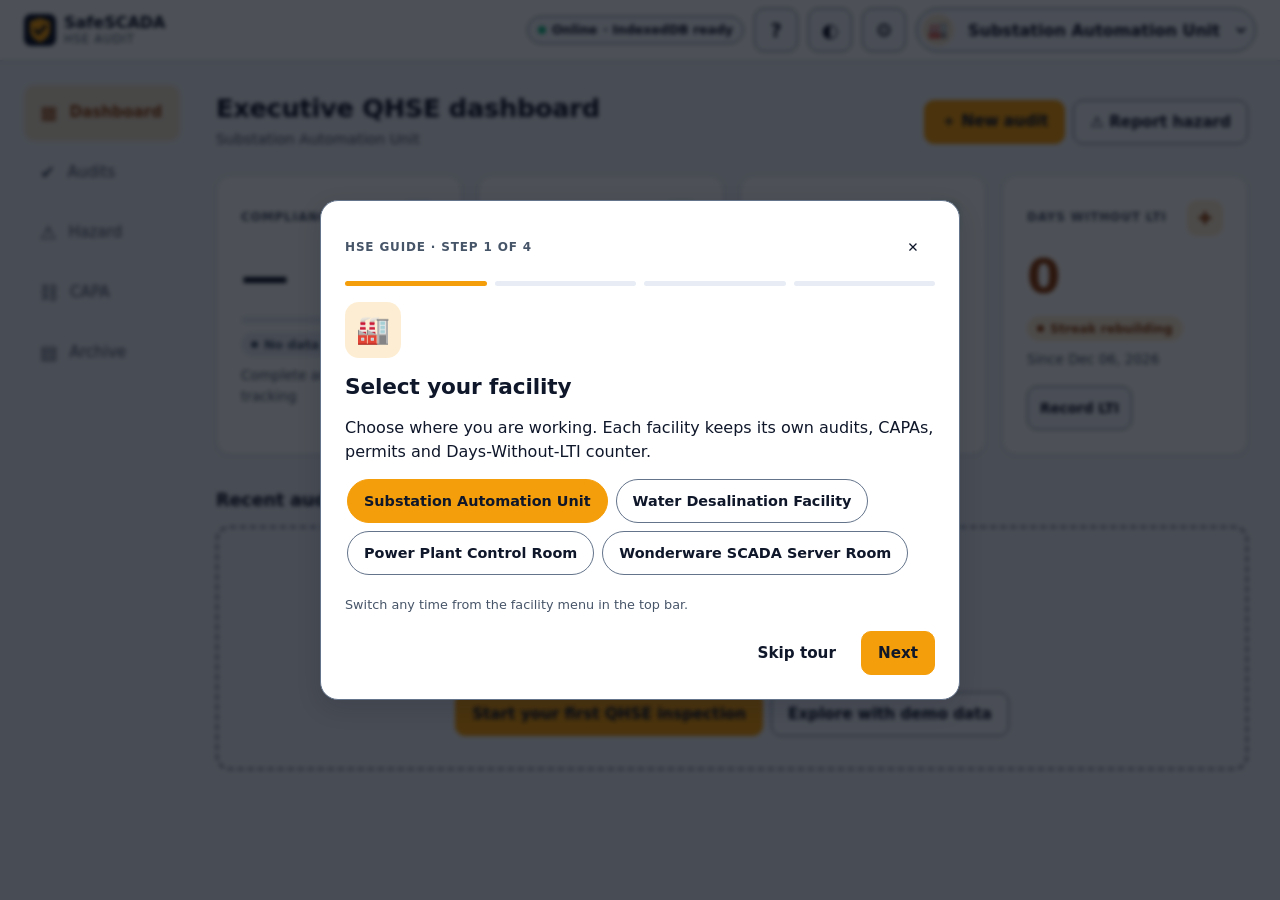
==== commit de6c13fa: "Add files via upload" ====
--- a/index.html
+++ b/index.html
@@ -28,11 +28,13 @@
       <img src="./favicon.svg" alt="" width="32" height="32">
       <div class="brand-text"><strong>SafeSCADA</strong><span>HSE Audit</span></div>
     </div>
+    <div class="util">
     <span id="syncBadge" class="badge" role="status">Checking…</span>
     <button id="helpBtn" class="btn btn-icon" type="button" aria-label="Open HSE guide" aria-haspopup="dialog" title="HSE guide">?</button>
     <button id="themeBtn" class="btn btn-icon" type="button" aria-label="Change theme">◐</button>
     <button id="settingsBtn" class="btn btn-icon" type="button" aria-label="Open settings" aria-haspopup="dialog" title="Settings">⚙</button>
-    <select id="facility" aria-label="Facility"></select>
+    </div>
+    <div class="fac"><span class="fac-ico" aria-hidden="true">🏭</span><select id="facility" aria-label="Facility"></select></div>
   </div></header>
   <nav class="nav" aria-label="Primary">
     <a href="#/dashboard" data-nav="dashboard"><span aria-hidden="true">▦</span>Dashboard</a>
--- a/css/tokens.css
+++ b/css/tokens.css
@@ -4,33 +4,38 @@
   --mono:ui-monospace,SFMono-Regular,Menlo,Consolas,monospace;
   --s1:4px;--s2:8px;--s3:12px;--s4:16px;--s5:24px;--s6:32px;--s7:48px;
   --r1:8px;--r2:10px;--r3:14px;--r4:18px;
-  /* Layered dark elevations */
-  --bg:#080c14;--surface:#0d131f;--surface-2:#151e2e;--surface-3:#1c283d;--border:#223147;--border-strong:#33486a;
-  --text:#e8edf7;--text-muted:#a3b0c8;
-  --amber:#f59e0b;--ink:#0b0f19;--green:#10b981;--red:#ef4444;--blue:#3b82f6;
-  --amber-t:#fbbf24;--green-t:#34d399;--red-t:#f87171;--blue-t:#93c5fd;
-  --amber-bg:rgba(245,158,11,.14);--green-bg:rgba(16,185,129,.14);--red-bg:rgba(239,68,68,.16);--blue-bg:rgba(59,130,246,.16);
+  /* Soft industrial slate (reduced glare for dark control rooms) */
+  --bg:#0b1120;--surface:#131d31;--surface-2:#1e293b;--surface-3:#273449;
+  --border:#334155;            /* decorative dividers / card edges */
+  --border-strong:#64748b;     /* control boundaries — ≥3:1 against surfaces (WCAG 1.4.11) */
+  --text:#f8fafc;
+  --text-muted:#cbd5e1;        /* secondary text — never darker than this on dark surfaces */
+  --placeholder:#94a3b8;
+  --amber:#f59e0b;--ink:#0f172a;--green:#10b981;--red:#ef4444;--blue:#3b82f6;
+  --amber-t:#fbbf24;--green-t:#34d399;--red-t:#fca5a5;--blue-t:#93c5fd;
+  --amber-bg:rgba(245,158,11,.16);--green-bg:rgba(16,185,129,.16);--red-bg:rgba(239,68,68,.18);--blue-bg:rgba(59,130,246,.18);
+  --crit-bg:#b91c1c;--crit-fg:#ffffff;
   --focus:#fbbf24;--ring:0 0 0 3px rgba(245,158,11,.30);
-  --e1:0 1px 2px rgba(0,0,0,.4),0 0 0 1px rgba(255,255,255,.02) inset;
-  --e2:0 8px 24px rgba(0,0,0,.45);
+  --e1:0 1px 2px rgba(0,0,0,.35),0 0 0 1px rgba(255,255,255,.02) inset;
+  --e2:0 8px 24px rgba(2,6,15,.45);
   --dur:160ms;--ease:cubic-bezier(.2,.7,.2,1);
 }
 :root[data-theme="light"]{
   color-scheme:light;
-  --bg:#eef1f7;--surface:#ffffff;--surface-2:#f3f6fb;--surface-3:#e7ecf5;--border:#d3dbe8;--border-strong:#aab7cc;
-  --text:#0f172a;--text-muted:#475569;
+  --bg:#eef1f7;--surface:#ffffff;--surface-2:#f3f6fb;--surface-3:#e7ecf5;--border:#d3dbe8;--border-strong:#64748b;
+  --text:#0f172a;--text-muted:#475569;--placeholder:#526077;
   --amber-t:#92400e;--green-t:#047857;--red-t:#b91c1c;--blue-t:#1d4ed8;
-  --amber-bg:rgba(245,158,11,.16);--green-bg:rgba(16,185,129,.14);--red-bg:rgba(239,68,68,.12);--blue-bg:rgba(59,130,246,.12);
+  --amber-bg:rgba(245,158,11,.18);--green-bg:rgba(16,185,129,.14);--red-bg:rgba(239,68,68,.12);--blue-bg:rgba(59,130,246,.12);
   --focus:#b45309;--ring:0 0 0 3px rgba(217,119,6,.30);
   --e1:0 1px 2px rgba(15,23,42,.08);--e2:0 8px 24px rgba(15,23,42,.14);
 }
 @media (prefers-color-scheme:light){
   :root:not([data-theme]){
     color-scheme:light;
-    --bg:#eef1f7;--surface:#ffffff;--surface-2:#f3f6fb;--surface-3:#e7ecf5;--border:#d3dbe8;--border-strong:#aab7cc;
-    --text:#0f172a;--text-muted:#475569;
+    --bg:#eef1f7;--surface:#ffffff;--surface-2:#f3f6fb;--surface-3:#e7ecf5;--border:#d3dbe8;--border-strong:#64748b;
+    --text:#0f172a;--text-muted:#475569;--placeholder:#526077;
     --amber-t:#92400e;--green-t:#047857;--red-t:#b91c1c;--blue-t:#1d4ed8;
-    --amber-bg:rgba(245,158,11,.16);--green-bg:rgba(16,185,129,.14);--red-bg:rgba(239,68,68,.12);--blue-bg:rgba(59,130,246,.12);
+    --amber-bg:rgba(245,158,11,.18);--green-bg:rgba(16,185,129,.14);--red-bg:rgba(239,68,68,.12);--blue-bg:rgba(59,130,246,.12);
     --focus:#b45309;--ring:0 0 0 3px rgba(217,119,6,.30);
     --e1:0 1px 2px rgba(15,23,42,.08);--e2:0 8px 24px rgba(15,23,42,.14);
   }
--- a/css/layout.css
+++ b/css/layout.css
@@ -14,12 +14,15 @@
 /* Shell: header content ≤1280px centred; on desktop nav (192) + content (≤1088) = 1280 so everything lines up */
 .app{min-height:100dvh;display:grid;grid-template-columns:minmax(0,1fr);grid-template-rows:auto 1fr;grid-template-areas:"top" "main"}
 .topbar{grid-area:top;position:sticky;top:0;z-index:20;background:var(--surface);border-bottom:1px solid var(--border);box-shadow:var(--e1);-webkit-app-region:drag;app-region:drag}
-.topbar-in{max-width:1280px;margin:0 auto;padding:calc(var(--s2) + env(safe-area-inset-top)) var(--s4) var(--s2);display:flex;flex-wrap:wrap;gap:var(--s2);align-items:center}
+.topbar-in{max-width:1280px;margin:0 auto;padding:calc(var(--s2) + env(safe-area-inset-top)) var(--s4) var(--s2);display:flex;flex-wrap:wrap;gap:10px;align-items:center}
 .topbar-in>*{-webkit-app-region:no-drag;app-region:no-drag}
 .brand{display:flex;gap:var(--s2);align-items:center;flex:1 1 auto;min-width:0}
 .brand-text{display:flex;flex-direction:column;line-height:1.15}
 .brand-text span{font-size:.72rem;color:var(--text-muted);letter-spacing:.08em;text-transform:uppercase}
-#facility{flex:1 1 100%;order:3}
+/* utility group: badge + ? + theme + settings, 10px gap, 44px targets */
+.util{display:flex;align-items:center;gap:10px;flex:0 0 auto}
+.fac{flex:1 1 100%;order:3}
+@media (max-width:359px){.brand-text{display:none}}
 .hide-sm{display:none}
 @media (display-mode:window-controls-overlay){.topbar-in{padding-left:calc(env(titlebar-area-x,0px) + var(--s4));padding-top:max(var(--s2),env(titlebar-area-y,0px))}}
 
@@ -42,7 +45,7 @@
 
 @media (min-width:520px){.hide-sm{display:inline}}
 @media (min-width:768px){
-  #facility{flex:0 1 340px;order:0}
+  .fac{flex:0 1 340px;order:0}
   .topbar-in{padding-left:var(--s5);padding-right:var(--s5)}
   main{padding:var(--s5);padding-bottom:calc(96px + env(safe-area-inset-bottom))}
   .grid-2{grid-template-columns:repeat(2,minmax(0,1fr))}
--- a/css/components.css
+++ b/css/components.css
@@ -14,8 +14,8 @@
 .btn[disabled]{opacity:.5;cursor:not-allowed;transform:none;box-shadow:none}
 .btn-primary{background:var(--amber);border-color:var(--amber);color:var(--ink)}
 .btn-primary:hover{background:#fbbf24;border-color:#fbbf24;box-shadow:0 6px 20px rgba(245,158,11,.30)}
-.btn-danger{background:var(--red);border-color:var(--red);color:#0b0f19}
-.btn-danger:hover{background:#f87171;border-color:#f87171;box-shadow:0 6px 20px rgba(239,68,68,.30)}
+.btn-danger{background:var(--crit-bg);border-color:var(--crit-bg);color:var(--crit-fg)}
+.btn-danger:hover{background:#991b1b;border-color:#991b1b;box-shadow:0 6px 20px rgba(239,68,68,.30)}
 .btn-ghost{background:transparent;border-color:transparent}
 .btn-ghost:hover{background:var(--surface-2);border-color:transparent;box-shadow:none;transform:none}
 .btn-sm{font-size:.85rem;padding:0 var(--s3)}
@@ -48,7 +48,7 @@
 .sev-low{color:var(--green-t);border-color:var(--green-t);background:var(--green-bg)}
 .sev-medium{color:var(--amber-t);border-color:var(--amber-t);background:var(--amber-bg)}
 .sev-high{color:var(--red-t);border-color:var(--red-t);background:var(--red-bg)}
-.sev-critical{background:var(--red);color:#0b0f19;border-color:var(--red)}
+.sev-critical{background:var(--crit-bg);color:var(--crit-fg);border-color:var(--crit-bg)}
 .st{color:var(--blue-t);border-color:var(--blue-t);background:var(--blue-bg)}
 .st-closed{color:var(--green-t);border-color:var(--green-t);background:var(--green-bg)}
 .sla.bad{color:var(--red-t);font-weight:700}.sla.warn{color:var(--amber-t);font-weight:700}.sla.good{color:var(--green-t)}
@@ -76,8 +76,8 @@
 .seg-btn:hover{background:var(--surface-3);color:var(--text)}
 .seg-btn:active{transform:scale(.97)}
 .seg-btn[aria-checked="true"].pass{background:var(--green);color:#052e1f;box-shadow:0 2px 10px rgba(16,185,129,.35)}
-.seg-btn[aria-checked="true"].fail{background:var(--red);color:#2b0505;box-shadow:0 2px 10px rgba(239,68,68,.35)}
-.seg-btn[aria-checked="true"].na{background:var(--text-muted);color:var(--bg)}
+.seg-btn[aria-checked="true"].fail{background:var(--crit-bg);color:var(--crit-fg);box-shadow:0 2px 10px rgba(239,68,68,.35)}
+.seg-btn[aria-checked="true"].na{background:var(--text-muted);color:var(--surface)}
 
 /* ---------- Checklist ---------- */
 .item{background:var(--surface);border:1px solid var(--border);border-left:4px solid var(--border-strong);border-radius:var(--r3);padding:var(--s4) var(--s5);margin-bottom:var(--s3);box-shadow:var(--e1);transition:border-color var(--dur) var(--ease)}
@@ -93,16 +93,23 @@
 /* ---------- 5×5 risk matrix ---------- */
 .matrix{border-collapse:separate;border-spacing:5px;width:100%;table-layout:fixed;font-size:.75rem}
 .matrix th{font-weight:600;color:var(--text-muted);padding:2px}
-.matrix td{position:relative;height:46px;text-align:center;font-weight:800;border-radius:var(--r1);color:#0b0f19;transition:box-shadow var(--dur) var(--ease)}
-.matrix .l1{background:#34d399}.matrix .l2{background:#fbbf24}.matrix .l3{background:#fb923c}.matrix .l4{background:#f87171}
+.matrix td{position:relative;height:46px;text-align:center;font-weight:800;border-radius:var(--r1);color:#0f172a;transition:box-shadow var(--dur) var(--ease)}
+.matrix .l1{background:#34d399}.matrix .l2{background:#fbbf24}.matrix .l3{background:#fb923c}.matrix .l4{background:var(--crit-bg);color:var(--crit-fg)}
 .matrix td.sel{z-index:1;box-shadow:0 0 0 3px var(--surface),0 0 0 6px var(--text),0 6px 18px rgba(0,0,0,.4)}  /* ring is paint-only: no layout shift */
 .matrix td:not(.sel):hover{box-shadow:0 0 0 2px var(--text-muted)}
 
 /* ---------- CAPA ---------- */
-.stepper{list-style:none;margin:var(--s3) 0;padding:0;display:grid;grid-template-columns:repeat(4,1fr);gap:var(--s1);font-size:.7rem;text-align:center}
-.stepper li{padding-top:10px;border-top:4px solid var(--border-strong);border-radius:2px;color:var(--text-muted)}
-.stepper li.done{border-color:var(--green);color:var(--text)}
-.stepper li.cur{border-color:var(--amber);color:var(--amber-t);font-weight:700}
+/* CAPA step tracker: 1 Open → 2 Assigned → 3 Rectifying → 4 Closed */
+.steps{list-style:none;margin:var(--s4) 0;padding:0;display:grid;grid-template-columns:repeat(4,1fr)}
+.steps li{position:relative;display:flex;flex-direction:column;align-items:center;gap:6px;text-align:center;font-size:.75rem;color:var(--text-muted)}
+.steps li+li::before{content:"";position:absolute;top:15px;right:50%;width:100%;height:3px;border-radius:2px;background:var(--border)}
+.steps li.done+li::before,.steps li.cur::before{background:var(--green)}
+.steps .dot{position:relative;z-index:1;width:32px;height:32px;border-radius:50%;display:grid;place-items:center;font-size:.85rem;font-weight:800;background:var(--surface-2);border:2px solid var(--border-strong);color:var(--text-muted)}
+.steps li.done .dot{background:var(--green);border-color:var(--green);color:#052e1f}
+.steps li.cur .dot{background:var(--amber);border-color:var(--amber);color:var(--ink);box-shadow:0 0 0 4px var(--amber-bg);animation:ring 2s ease-in-out infinite}
+.steps li.cur .lbl{color:var(--amber-t);font-weight:800}
+.steps li.done .lbl{color:var(--text)}
+@keyframes ring{0%,100%{box-shadow:0 0 0 3px var(--amber-bg)}50%{box-shadow:0 0 0 7px rgba(245,158,11,.06)}}
 .chips{display:flex;gap:var(--s2);overflow-x:auto;padding:2px 2px var(--s2);margin-bottom:var(--s3)}
 .chip{flex:0 0 auto;min-height:44px;padding:0 var(--s4);border:1px solid var(--border-strong);border-radius:99px;background:var(--surface);color:var(--text);font:600 .9rem var(--font);cursor:pointer;transition:background var(--dur) var(--ease),border-color var(--dur) var(--ease)}
 .chip:hover{border-color:var(--amber);background:var(--surface-2)}
@@ -191,3 +198,23 @@
   #syncBadge .badge-txt{position:absolute;width:1px;height:1px;overflow:hidden;clip:rect(0 0 0 0);white-space:nowrap}
   #syncBadge::before{width:12px;height:12px}
 }
+
+/* ================= v1.3: contrast, header pill, spline chart ================= */
+::placeholder{color:var(--placeholder);opacity:1}
+.fac{display:flex;align-items:center;gap:10px;min-height:44px;padding:0 6px 0 5px;background:var(--surface-2);border:1px solid var(--border-strong);border-radius:99px;transition:border-color var(--dur) var(--ease),box-shadow var(--dur) var(--ease)}
+.fac:hover{border-color:var(--amber)}
+.fac:focus-within{border-color:var(--amber);box-shadow:var(--ring)}
+.fac-ico{flex:0 0 auto;width:32px;height:32px;border-radius:50%;display:grid;place-items:center;font-size:1rem;background:var(--amber-bg)}
+.fac select{border:0;background:transparent;min-height:42px;padding:0 4px 0 0;box-shadow:none;font-weight:600;text-overflow:ellipsis}
+.fac select:hover,.fac select:focus,.fac select:focus-visible{border:0;background:transparent;box-shadow:none;outline:none}
+.fac select option{background:var(--surface-2);color:var(--text)}
+.util .btn-icon{width:44px;height:44px}
+
+.chart .line{filter:drop-shadow(0 0 5px rgba(245,158,11,.35))}
+.pt{outline:none;cursor:pointer}
+.pt .halo{fill:currentColor;opacity:0;transition:opacity var(--dur) var(--ease)}
+.pt .dot{fill:var(--surface);stroke:currentColor;stroke-width:2.5;transition:filter var(--dur) var(--ease)}
+.pt:hover .halo,.pt:focus-visible .halo{opacity:.28}
+.pt:hover .dot,.pt:focus-visible .dot{filter:drop-shadow(0 0 6px currentColor)}
+.chart .tip{opacity:0;fill:var(--text);font-size:12px;font-weight:700;paint-order:stroke;stroke:var(--surface);stroke-width:4px;stroke-linejoin:round;transition:opacity var(--dur) var(--ease);pointer-events:none}
+.pt:hover .tip,.pt:focus .tip{opacity:1}
